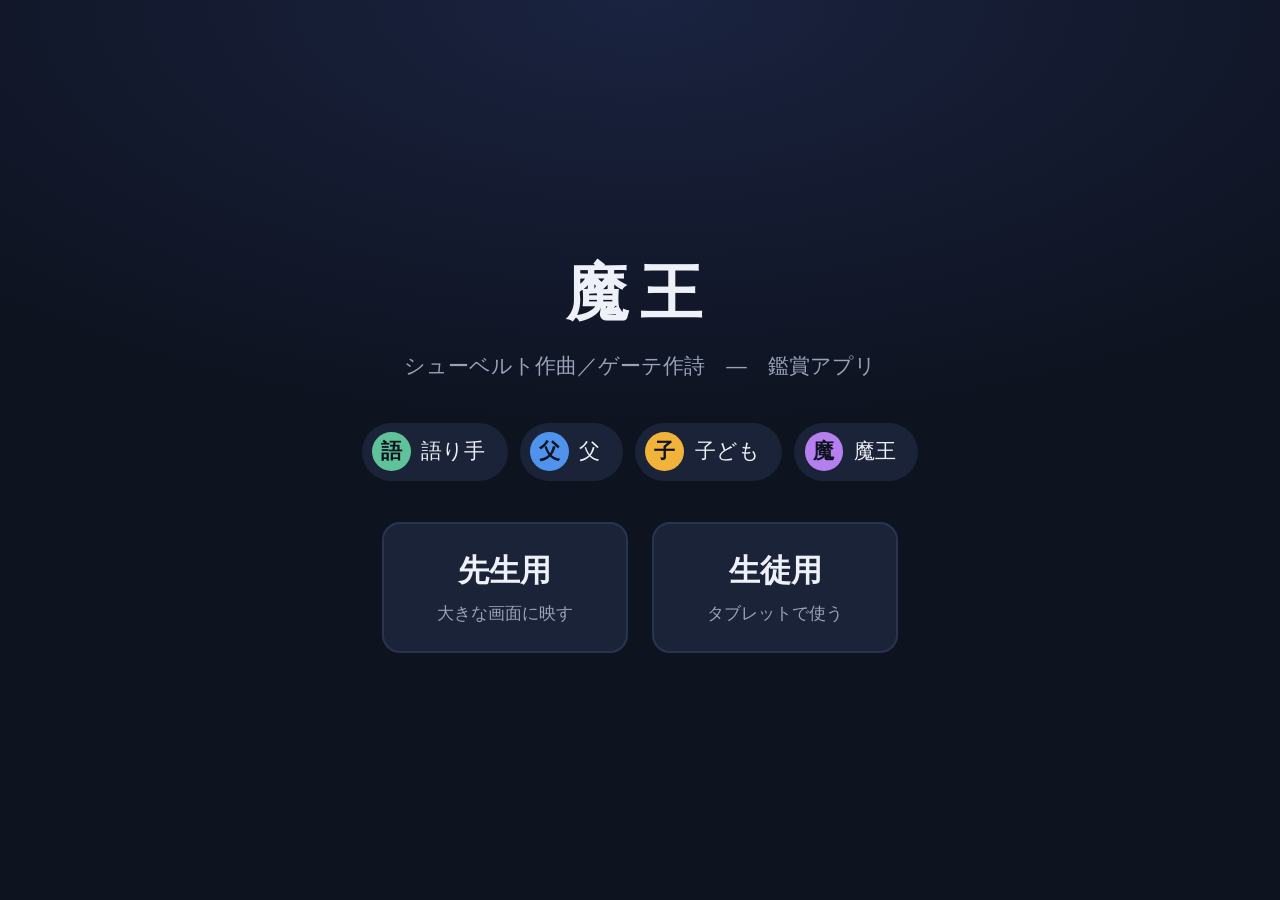
==== index.html @ 5999aece "魔王（シューベルト）鑑賞アプリ：先生用・生徒用、聴く／くらべる／クイズ - 聴く：歌っている人物と歌詞（日本語・ドイツ語）が曲に合わせて切りかわる。色の帯から場面を選んで再生 - くらべる：語り手・父" ====
<!doctype html>
<html lang="ja">
<head>
<meta charset="utf-8">
<meta name="viewport" content="width=device-width, initial-scale=1, viewport-fit=cover">
<title>魔王｜鑑賞アプリ</title>
<link rel="stylesheet" href="css/app.css">
</head>
<body>
<div class="entry">
  <h1>魔王</h1>
  <div class="sub">シューベルト作曲／ゲーテ作詩　―　鑑賞アプリ</div>
  <div class="cast">
    <div class="cast-item r-narrator"><span class="mk r-narrator">語</span>語り手</div>
    <div class="cast-item r-father"><span class="mk r-father">父</span>父</div>
    <div class="cast-item r-son"><span class="mk r-son">子</span>子ども</div>
    <div class="cast-item r-erlking"><span class="mk r-erlking">魔</span>魔王</div>
  </div>
  <div class="doors">
    <a class="door" href="teacher.html"><b>先生用</b><span>大きな画面に映す</span></a>
    <a class="door" href="student.html"><b>生徒用</b><span>タブレットで使う</span></a>
  </div>
</div>
</body>
</html>
---- css/app.css ----
/* 「魔王」鑑賞アプリ　共通スタイル */
:root {
  --bg: #0e1320;
  --bg2: #151c2e;
  --panel: #1b2338;
  --line: #2a3450;
  --text: #eef1f7;
  --muted: #98a2b8;
  --narrator: #5fc29a;
  --father: #4f93ec;
  --son: #f2b33a;
  --erlking: #b67ff0;
  --piano: #5d677c;
  --ok: #5fc29a;
  --ng: #ef6b6b;
  --r: 14px;
  --fs: clamp(14px, 1.25vw + 0.5vh, 26px);
}
* { box-sizing: border-box; }
html, body { margin: 0; height: 100%; }
body {
  height: 100dvh;
  overflow: hidden;
  background: radial-gradient(120% 80% at 50% 0%, #1a2340 0%, var(--bg) 60%) fixed, var(--bg);
  color: var(--text);
  font-family: "BIZ UDPGothic", "BIZ UDゴシック", "Hiragino Sans", "Hiragino Kaku Gothic ProN", "Noto Sans JP", "Yu Gothic UI", "Meiryo", sans-serif;
  font-size: var(--fs);
  line-height: 1.5;
  -webkit-tap-highlight-color: transparent;
  user-select: none;
  -webkit-user-select: none;
}
button { font: inherit; color: inherit; cursor: pointer; }
.app { height: 100%; display: grid; grid-template-rows: auto 1fr; }

/* ---------- 上の帯 ---------- */
.top {
  display: flex; align-items: center; gap: 1em;
  padding: 0.5em 1.1em;
  border-bottom: 1px solid var(--line);
  background: rgba(14, 19, 32, 0.6);
}
.brand { display: flex; align-items: baseline; gap: 0.6em; white-space: nowrap; }
.brand b { font-size: 1.35em; letter-spacing: 0.1em; }
.brand small { color: var(--muted); font-size: 0.7em; }
.brand .who-tag { font-size: 0.65em; padding: 0.1em 0.6em; border: 1px solid var(--line); border-radius: 99px; color: var(--muted); }
.tabs { display: flex; gap: 0.35em; margin: 0 auto; background: var(--bg2); padding: 0.25em; border-radius: 99px; }
.tab {
  border: 0; background: none; padding: 0.35em 1.2em; border-radius: 99px;
  color: var(--muted); font-weight: 700; white-space: nowrap;
}
.tab.on { background: var(--text); color: var(--bg); }
.tools { display: flex; gap: 0.4em; }
.btn {
  border: 1px solid var(--line); background: var(--panel);
  padding: 0.45em 1em; border-radius: 10px; font-weight: 700; white-space: nowrap;
}
.btn:hover { border-color: #46557c; }
.btn:active { transform: translateY(1px); }
.btn.primary { background: var(--text); color: var(--bg); border-color: var(--text); }
.btn.icon { width: 2.4em; height: 2.4em; padding: 0; display: inline-grid; place-items: center; border-radius: 50%; }
.btn.icon.big { width: 3.2em; height: 3.2em; font-size: 1.1em; }
.btn.small { font-size: 0.8em; padding: 0.3em 0.8em; }
.btn[disabled] { opacity: 0.35; cursor: default; }
.i-pause { display: none; letter-spacing: -0.1em; }
.is-playing .play .i-play { display: none; }
.is-playing .play .i-pause { display: inline; }

main { position: relative; min-height: 0; }
.view { position: absolute; inset: 0; padding: 1em 1.4em 1.1em; display: none; min-height: 0; }
.view.on { display: grid; }

/* ---------- 人物マーク ---------- */
.mk {
  display: inline-grid; place-items: center;
  width: 1.9em; height: 1.9em; border-radius: 50%;
  font-weight: 800; color: #0e1320; background: var(--c, #888); flex: none;
}
.r-narrator { --c: var(--narrator); }
.r-father { --c: var(--father); }
.r-son { --c: var(--son); }
.r-erlking { --c: var(--erlking); }
.r-piano { --c: var(--piano); }
.mk.r-piano { color: var(--text); }
.mk.q { background: var(--line); color: var(--text); }

/* ---------- 聴く ---------- */
.v-listen { grid-template-rows: auto 1fr auto auto; gap: 0.8em; }
.cast { display: flex; justify-content: center; gap: 0.8em; }
.cast-item {
  display: flex; align-items: center; gap: 0.5em;
  padding: 0.35em 1em 0.35em 0.4em; border-radius: 99px;
  background: var(--panel); border: 2px solid transparent;
  opacity: 0.45; transition: opacity .25s, border-color .25s, transform .25s;
}
.cast-item.on { opacity: 1; border-color: var(--c); transform: scale(1.08); box-shadow: 0 0 1.4em -0.3em var(--c); }
.hide-names .cast-item.on { opacity: 0.45; border-color: transparent; transform: none; box-shadow: none; }
.stage {
  display: flex; flex-direction: column; align-items: center; justify-content: center;
  text-align: center; gap: 0.6em; min-height: 0; padding: 0 1em;
}
.who { display: flex; align-items: center; gap: 0.5em; font-size: 1.15em; font-weight: 800; color: var(--c, var(--muted)); }
.lyric { min-height: 4.6em; display: flex; flex-direction: column; justify-content: center; }
.lyric p { margin: 0; }
.lyric .ja { font-size: 2.1em; font-weight: 800; line-height: 1.35; text-wrap: balance; }
.lyric .de { font-size: 1.05em; color: var(--muted); font-style: italic; margin-top: 0.3em; }
[data-lyrics="ja"] .lyric .de, [data-lyrics="de"] .lyric .ja, [data-lyrics="none"] .lyric { display: none; }
[data-lyrics="de"] .lyric .de { font-size: 1.8em; color: var(--text); font-style: normal; }
.note { min-height: 1.5em; color: var(--muted); max-width: 46em; }
.transport { display: flex; align-items: center; justify-content: center; gap: 0.8em; position: relative; }
.transport .time { position: absolute; left: 0; color: var(--muted); font-variant-numeric: tabular-nums; }
.transport .seglabel { position: absolute; right: 0; color: var(--muted); }

/* 帯 */
.tl { position: relative; padding-top: 1.5em; }
.tl-bar { position: relative; height: 2.4em; border-radius: 10px; overflow: hidden; background: var(--bg2); }
.tl-seg {
  position: absolute; top: 0; bottom: 0; border: 0; padding: 0;
  background: var(--c); opacity: 0.55; border-right: 2px solid var(--bg);
}
.tl-seg.r-piano { opacity: 0.35; }
.tl-seg.on { opacity: 1; }
.tl-seg:hover { opacity: 0.9; }
.hide-names .tl-seg { background: #3a4462; }
.hide-names .tl-seg.on { background: #8090b8; }
.tl-head { position: absolute; top: -2px; bottom: -2px; width: 3px; margin-left: -1.5px; background: #fff; box-shadow: 0 0 6px #000; pointer-events: none; z-index: 2; }
.tl-marks { position: absolute; top: 0; left: 0; right: 0; height: 1.5em; }
.tl-cry { position: absolute; transform: translateX(-10%); color: var(--son); font-weight: 800; font-size: 0.95em; }
.hide-names .tl-cry { visibility: hidden; }
.legend { display: flex; gap: 1em; justify-content: center; color: var(--muted); font-size: 0.8em; }
.legend i { display: inline-block; width: 0.9em; height: 0.9em; border-radius: 3px; background: var(--c); margin-right: 0.3em; vertical-align: -0.1em; }

/* ---------- くらべる ---------- */
.v-compare { grid-template-rows: auto 1fr auto; gap: 0.8em; }
.hint-line { text-align: center; color: var(--muted); margin: 0; }
.cards { display: grid; grid-template-columns: repeat(5, 1fr); gap: 0.8em; min-height: 0; }
.card {
  background: var(--panel); border-radius: var(--r); border: 2px solid var(--line);
  padding: 0.9em; display: flex; flex-direction: column; gap: 0.6em; min-height: 0; overflow: hidden;
  border-top: 0.45em solid var(--c);
}
.card.playing { border-color: var(--c); box-shadow: 0 0 1.6em -0.4em var(--c); }
.card h3 { margin: 0; display: flex; align-items: center; gap: 0.5em; font-size: 1.2em; }
.card .play-clip { align-self: stretch; }
.card ul { margin: 0; padding-left: 1.1em; font-size: 0.9em; display: flex; flex-direction: column; gap: 0.45em; }
.card .hidden-pts { flex: 1; display: grid; place-items: center; color: var(--muted); border: 2px dashed var(--line); border-radius: 10px; text-align: center; padding: 0.6em; }
.cry-row { display: flex; align-items: center; justify-content: center; gap: 0.8em; flex-wrap: wrap; }
.cry-row .lbl { color: var(--son); font-weight: 800; }
.cry-dot { display: inline-grid; place-items: center; width: 2.2em; height: 2.2em; border-radius: 50%; border: 2px solid var(--son); color: var(--son); font-weight: 800; }
.cry-dot.on { background: var(--son); color: var(--bg); }

/* ---------- クイズ ---------- */
.v-quiz { grid-template-rows: auto 1fr auto; gap: 0.8em; }
.q-head { display: flex; align-items: center; justify-content: center; gap: 1em; color: var(--muted); }
.q-head .progress { display: flex; gap: 0.3em; }
.q-head .progress i { width: 0.8em; height: 0.8em; border-radius: 50%; background: var(--line); display: inline-block; }
.q-head .progress i.done { background: var(--muted); }
.q-head .progress i.ok { background: var(--ok); }
.q-head .progress i.ng { background: var(--ng); }
.q-head .progress i.now { outline: 2px solid var(--text); outline-offset: 2px; }
.q-body { display: flex; flex-direction: column; align-items: center; justify-content: center; gap: 1em; min-height: 0; text-align: center; }
.q-ask { font-size: 1.6em; font-weight: 800; }
.q-choices { display: grid; grid-template-columns: repeat(4, minmax(0, 1fr)); gap: 0.8em; width: min(100%, 60em); }
.choice {
  border: 3px solid var(--line); background: var(--panel); border-radius: var(--r);
  padding: 0.9em 0.5em; display: flex; flex-direction: column; align-items: center; gap: 0.4em;
  font-size: 1.15em; font-weight: 800; transition: border-color .2s, opacity .2s, transform .2s;
}
.choice .mk { width: 2.4em; height: 2.4em; font-size: 1.1em; }
.choice.correct { border-color: var(--ok); box-shadow: 0 0 1.6em -0.3em var(--ok); transform: scale(1.04); }
.choice.wrong { border-color: var(--ng); }
.choice.dim { opacity: 0.35; }
.q-answer { min-height: 4.2em; display: flex; flex-direction: column; align-items: center; gap: 0.2em; }
.q-answer .res { font-size: 1.3em; font-weight: 800; }
.q-answer .res.ok { color: var(--ok); }
.q-answer .res.ng { color: var(--ng); }
.q-answer .why { color: var(--muted); }
.q-answer .ly { font-weight: 700; }
.q-foot { display: flex; justify-content: center; gap: 0.8em; }
.q-score { font-size: 3em; font-weight: 800; }

/* ---------- 重ねて出す画面（設定など） ---------- */
.sheet-bg { position: fixed; inset: 0; background: rgba(5, 8, 15, 0.7); display: none; place-items: center; z-index: 50; }
.sheet-bg.on { display: grid; }
.sheet {
  width: min(96vw, 66em); max-height: 94dvh; overflow: auto;
  background: var(--bg2); border: 1px solid var(--line); border-radius: 18px; padding: 1.2em 1.4em;
  display: flex; flex-direction: column; gap: 0.9em; font-size: 0.9em;
}
.sheet h2 { margin: 0; font-size: 1.25em; display: flex; align-items: center; justify-content: space-between; }
.sheet .row { display: flex; align-items: center; gap: 0.8em; flex-wrap: wrap; }
.sheet .row > .k { min-width: 8em; color: var(--muted); }
.seg-pick { display: flex; gap: 0.3em; background: var(--panel); padding: 0.25em; border-radius: 10px; }
.seg-pick button { border: 0; background: none; padding: 0.3em 0.9em; border-radius: 8px; color: var(--muted); font-weight: 700; }
.seg-pick button.on { background: var(--text); color: var(--bg); }
.sheet .small { color: var(--muted); font-size: 0.85em; }
.sheet a { color: #9cc3ff; }
.keys { display: grid; grid-template-columns: auto 1fr; gap: 0.2em 1em; color: var(--muted); }
.keys kbd { background: var(--panel); border: 1px solid var(--line); border-radius: 6px; padding: 0 0.5em; color: var(--text); font-family: inherit; }

/* 時間合わせ */
.sync-grid { display: grid; grid-template-columns: repeat(auto-fill, minmax(14.5em, 1fr)); gap: 0.35em 0.6em; font-size: 0.85em; }
.sync-item { display: flex; align-items: center; gap: 0.4em; background: var(--panel); border-radius: 8px; padding: 0.25em 0.4em; border: 2px solid transparent; }
.sync-item.on { border-color: var(--text); }
.sync-item .lb { flex: 1; font-weight: 700; white-space: nowrap; overflow: hidden; text-overflow: ellipsis; }
.sync-item .tm { font-variant-numeric: tabular-nums; color: var(--muted); min-width: 3.6em; text-align: right; }
.sync-item .mk { width: 1.5em; height: 1.5em; font-size: 0.8em; }
.sync-item button { border: 1px solid var(--line); background: var(--bg2); border-radius: 6px; padding: 0 0.4em; font-size: 0.85em; }
.tap-box { display: flex; align-items: center; gap: 1em; background: var(--panel); border-radius: 12px; padding: 0.7em 1em; }
.tap-box .now { flex: 1; }
.tap-big { font-size: 1.15em; padding: 0.7em 1.4em; }

/* クレジット（下のすみ） */
.credit-btn { border: 0; background: none; color: var(--muted); font-size: 0.75em; text-decoration: underline; }

/* ---------- 入口 ---------- */
.entry { height: 100%; display: flex; flex-direction: column; align-items: center; justify-content: center; gap: 2em; padding: 1.5em; text-align: center; }
.entry h1 { margin: 0; font-size: 3em; letter-spacing: 0.2em; }
.entry .sub { color: var(--muted); margin-top: -1.4em; }
.entry .cast { gap: 0.6em; flex-wrap: wrap; }
.entry .cast-item { opacity: 1; }
.doors { display: flex; gap: 1.2em; flex-wrap: wrap; justify-content: center; }
.door {
  display: flex; flex-direction: column; gap: 0.3em; align-items: center;
  text-decoration: none; color: var(--text); background: var(--panel); border: 2px solid var(--line);
  border-radius: 18px; padding: 1.2em 2.4em; min-width: 12em;
}
.door:hover { border-color: var(--text); }
.door b { font-size: 1.5em; }
.door span { color: var(--muted); font-size: 0.85em; }

/* ---------- 先生用：大きく ---------- */
body.teacher { --fs: clamp(15px, 1.35vw + 0.6vh, 30px); }
body.teacher .lyric .ja { font-size: 2.5em; }

/* ---------- 生徒用 ---------- */
.v-compare.student { grid-template-rows: 1fr auto; }
.s-compare { display: grid; grid-template-columns: minmax(10em, 15em) 1fr; gap: 1em; min-height: 0; }
.s-list { display: flex; flex-direction: column; gap: 0.5em; }
.s-list button {
  display: flex; align-items: center; gap: 0.6em; text-align: left;
  background: var(--panel); border: 2px solid var(--line); border-radius: 12px; padding: 0.5em 0.7em; font-weight: 800;
}
.s-list button.on { border-color: var(--c); box-shadow: 0 0 1.2em -0.4em var(--c); }
.s-list button .done { margin-left: auto; color: var(--ok); font-size: 0.8em; }
.s-detail { background: var(--panel); border-radius: var(--r); border-top: 0.45em solid var(--c); padding: 1em 1.2em; display: flex; flex-direction: column; gap: 0.8em; min-height: 0; overflow: hidden; }
.s-detail h3 { margin: 0; display: flex; align-items: center; gap: 0.6em; font-size: 1.3em; }
.s-detail .q { color: var(--muted); }
.chips { display: flex; flex-wrap: wrap; gap: 0.45em; }
.chip { border: 2px solid var(--line); background: var(--bg2); border-radius: 99px; padding: 0.3em 0.95em; font-weight: 700; }
.chip.on { background: var(--c); border-color: var(--c); color: var(--bg); }
.s-detail ul { margin: 0; padding-left: 1.2em; display: flex; flex-direction: column; gap: 0.35em; }
.s-detail .ans { background: var(--bg2); border-radius: 10px; padding: 0.7em 1em; }
.s-detail .acts { display: flex; gap: 0.6em; flex-wrap: wrap; }

/* ---------- 画面が小さいとき ---------- */
@media (max-width: 900px) {
  :root { --fs: 15px; }
  body.teacher { --fs: 15px; }
  .brand small { display: none; }
  .cards { grid-template-columns: repeat(5, minmax(0, 1fr)); gap: 0.4em; font-size: 0.85em; }
  .q-choices { grid-template-columns: repeat(2, 1fr); }
}
@media (max-width: 640px) {
  body { overflow: auto; height: auto; min-height: 100dvh; }
  .app { min-height: 100dvh; height: auto; }
  .top { flex-wrap: wrap; }
  .tabs { order: 3; width: 100%; justify-content: center; }
  main { min-height: calc(100dvh - 7em); }
  .view { position: relative; inset: auto; min-height: calc(100dvh - 7em); }
  .cards { grid-template-columns: 1fr; }
  .s-compare { grid-template-columns: 1fr; }
  .s-list { flex-direction: row; flex-wrap: wrap; }
  .lyric .ja, body.teacher .lyric .ja { font-size: 1.6em; }
  .cast { flex-wrap: wrap; gap: 0.4em; }
}
@media (max-height: 560px) and (min-width: 641px) {
  :root, body.teacher { --fs: 13px; }
  .lyric .ja, body.teacher .lyric .ja { font-size: 1.8em; }
}

/* 聴くモードの時だけ出すボタン */
body:not([data-mode="listen"]) .listen-only { display: none; }
.pane-pick { align-self: flex-start; }
.sheet .body { display: flex; flex-direction: column; gap: 0.9em; }
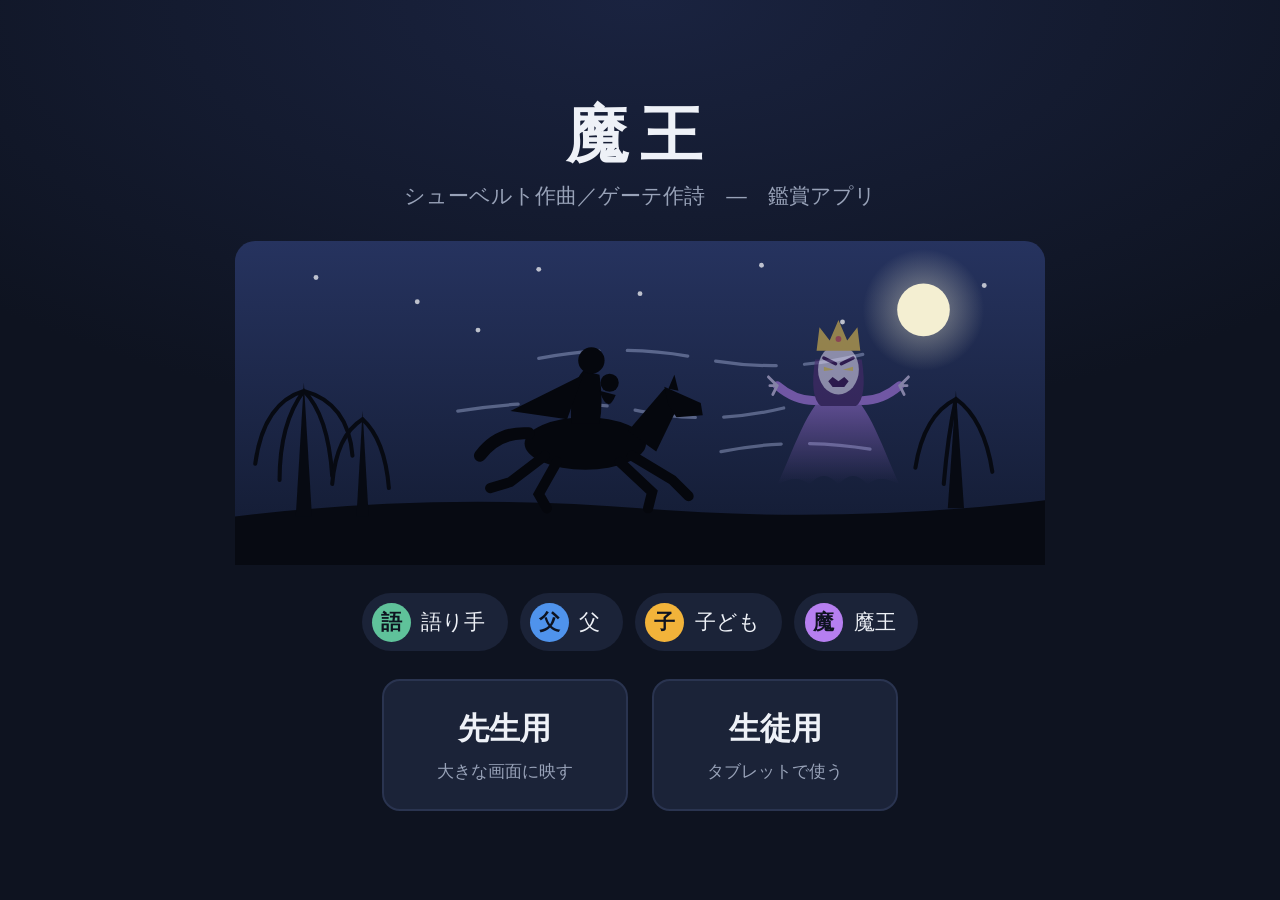
==== commit 43351d7a: "イラストとピアノの弾き方の図を追加 - 人物のイラスト（聴く・くらべる・ガイド）、3回目の魔王はこわい顔に - ピアノの弾き方の図：三連符の連打、左手のかけ上がり、魔王①②の伴奏、最後に止まるところ。" ====
--- a/index.html
+++ b/index.html
@@ -10,6 +10,7 @@
 <div class="entry">
   <h1>魔王</h1>
   <div class="sub">シューベルト作曲／ゲーテ作詩　―　鑑賞アプリ</div>
+  <div class="entry-scene" id="scene"></div>
   <div class="cast">
     <div class="cast-item r-narrator"><span class="mk r-narrator">語</span>語り手</div>
     <div class="cast-item r-father"><span class="mk r-father">父</span>父</div>
@@ -21,5 +22,7 @@
     <a class="door" href="student.html"><b>生徒用</b><span>タブレットで使う</span></a>
   </div>
 </div>
+<script src="js/art.js"></script>
+<script>document.getElementById('scene').innerHTML = ERLArt.scene();</script>
 </body>
 </html>
--- a/css/app.css
+++ b/css/app.css
@@ -283,3 +283,119 @@
 body:not([data-mode="listen"]) .listen-only { display: none; }
 .pane-pick { align-self: flex-start; }
 .sheet .body { display: flex; flex-direction: column; gap: 0.9em; }
+
+/* ---------- ガイド ---------- */
+.v-guide { grid-template-columns: minmax(11em, 15em) 1fr; gap: 1.2em; }
+.g-list { list-style: none; margin: 0; padding: 0; display: flex; flex-direction: column; gap: 0.35em; min-height: 0; }
+.g-list button {
+  width: 100%; display: flex; align-items: center; gap: 0.6em; text-align: left;
+  background: none; border: 2px solid transparent; border-radius: 10px; padding: 0.35em 0.6em; color: var(--muted); font-weight: 700;
+}
+.g-list .n { display: inline-grid; place-items: center; width: 1.7em; height: 1.7em; border-radius: 50%; background: var(--panel); color: var(--text); flex: none; font-size: 0.9em; }
+.g-list li.on button { border-color: var(--line); background: var(--panel); color: var(--text); }
+.g-list li.on .n { background: var(--text); color: var(--bg); }
+.g-list li.memo .t::after { content: ' ✎'; color: var(--ok); }
+.g-card {
+  background: var(--panel); border-radius: 18px; padding: 1em 1.4em; min-height: 0; overflow: hidden;
+  display: flex; flex-direction: column; gap: 0.75em;
+}
+.g-head { display: flex; align-items: baseline; gap: 0.8em; flex-wrap: wrap; }
+.g-num { color: var(--son); font-weight: 800; white-space: nowrap; }
+.g-head h2 { margin: 0; font-size: 1.45em; }
+.tag { display: inline-block; font-size: 0.75em; font-weight: 800; color: var(--muted); letter-spacing: 0.05em; margin-bottom: 0.2em; }
+.g-ask p { margin: 0; font-size: 1.25em; font-weight: 700; line-height: 1.5; }
+.g-clips { display: flex; flex-wrap: wrap; gap: 0.5em; }
+.g-clip {
+  display: inline-flex; align-items: center; gap: 0.5em; border: 2px solid var(--c, var(--line)); background: var(--bg2);
+  border-radius: 99px; padding: 0.4em 1.1em 0.4em 0.5em; font-weight: 800;
+}
+.g-clip .ic { display: inline-grid; place-items: center; width: 1.8em; height: 1.8em; border-radius: 50%; background: var(--c, var(--text)); color: var(--bg); font-size: 0.8em; }
+.g-clip small { color: var(--muted); font-weight: 400; }
+.g-clip.on { background: var(--c, var(--text)); color: var(--bg); }
+.g-clip.on .ic { background: var(--bg); color: var(--c, var(--text)); }
+.g-clip.on small { color: var(--bg); }
+.g-memo textarea {
+  width: 100%; font: inherit; font-size: 0.95em; color: var(--text); background: var(--bg2);
+  border: 2px solid var(--line); border-radius: 10px; padding: 0.4em 0.7em; resize: none; user-select: text; -webkit-user-select: text;
+}
+.g-memo textarea:focus { outline: none; border-color: var(--muted); }
+.g-find { flex: 0 0 auto; min-height: 0; display: flex; flex-direction: column; gap: 0.5em; align-items: flex-start; }
+.g-find ul { margin: 0; padding: 0; list-style: none; display: flex; flex-direction: column; gap: 0.45em; }
+.g-find li { background: var(--bg2); border-left: 0.3em solid var(--ok); border-radius: 6px; padding: 0.35em 0.8em; animation: pop .3s ease; }
+.g-find .tag { display: none; }
+.g-find.open .tag { display: inline-block; margin: 0; }
+@keyframes pop { from { opacity: 0; transform: translateY(6px); } to { opacity: 1; transform: none; } }
+.g-nav { display: flex; align-items: center; gap: 1em; }
+.g-pos { color: var(--muted); }
+.g-reveal { margin-left: auto; }
+.g-nav .g-prev { order: -1; }
+body.teacher .g-ask p { font-size: 1.4em; }
+@media (max-width: 900px) {
+  .v-guide { grid-template-columns: 1fr; grid-template-rows: auto 1fr; }
+  .g-list { flex-direction: row; flex-wrap: wrap; }
+  .g-list .t { display: none; }
+  .g-list button { padding: 0.2em; }
+}
+.g-find li { font-size: 0.92em; }
+@media (max-height: 760px) and (min-width: 641px) {
+  .g-card { font-size: 0.88em; gap: 0.6em; padding: 0.8em 1.2em; }
+  .g-memo textarea { padding: 0.25em 0.6em; }
+}
+
+/* ---------- イラスト・ピアノの図 ---------- */
+.art { display: block; width: 100%; height: 100%; }
+.art text { font-family: inherit; }
+.art .n { opacity: .45; }
+.art .n.rh { fill: var(--son); }
+.art .n.lh { fill: var(--father); }
+body.is-playing .art .n { animation: note 1.67s linear infinite; animation-delay: var(--d); opacity: .3; }
+@keyframes note { 0%, 9% { opacity: 1; } 22%, 100% { opacity: .3; } }
+.art-scene .ghost { animation: ghost 5s ease-in-out infinite; }
+.art-scene .wind path { stroke-dasharray: 30 14; animation: wind 3s linear infinite; }
+@keyframes ghost { 50% { transform: translate(258px, 28px) scale(.72); } }
+@keyframes wind { to { stroke-dashoffset: -88; } }
+@media (prefers-reduced-motion: reduce) { .art * { animation: none !important; } }
+
+/* 聴く */
+.art-slot { flex: 1 1 0; min-height: 0; max-height: 13em; width: 100%; display: flex; justify-content: center; }
+.stage > .who, .stage > .lyric, .stage > .note { flex: none; }
+.art-slot.is-char .art { width: auto; aspect-ratio: 100 / 120; }
+.art-slot.is-roll .art { width: auto; aspect-ratio: 400 / 160; max-width: 100%; }
+.art-slot.is-char .art { animation: popin .35s ease; }
+@keyframes popin { from { transform: scale(.85); opacity: 0; } }
+
+/* ガイド */
+.g-fig { flex: 1 1 0; min-height: 3em; display: flex; justify-content: center; align-items: center; }
+.g-fig > .art { max-width: 40em; }
+.art-pair { display: flex; gap: 1em; height: 100%; width: 100%; justify-content: center; }
+.art-pair > .art { flex: 1 1 0; min-width: 0; max-width: 26em; }
+.art-pair.wide > .art { flex: 3 1 0; max-width: 36em; }
+.art-side { flex: 0 1 8em; display: flex; flex-direction: column; align-items: center; justify-content: center; min-width: 0; min-height: 0; }
+.art-side .art { flex: 1 1 0; min-height: 0; }
+.art-cap { font-size: 0.75em; color: var(--muted); text-align: center; line-height: 1.4; }
+
+/* くらべる */
+.card-art { flex: 1 1 0; min-height: 3em; display: flex; justify-content: center; }
+.card-art .art { max-width: 9em; }
+.card.r-piano .card-art .art { max-width: 100%; }
+.s-detail { position: relative; }
+.s-art { position: absolute; right: 1em; bottom: 4.2em; width: 28%; max-width: 13em; height: 45%; opacity: .95; pointer-events: none; }
+.s-detail.r-piano .s-art { width: 50%; max-width: 22em; height: 35%; }
+
+/* 入口 */
+.entry-scene { height: min(36vh, 16em); aspect-ratio: 400 / 160; max-width: 92vw; }
+.entry { gap: 1.4em; }
+@media (max-width: 1400px) { .brand small { display: none; } .tab { padding: 0.35em 0.95em; } }
+
+.g-main { flex: 1 1 0; min-height: 0; display: flex; gap: 1.2em; }
+.g-main .g-fig { flex: 1 1 0; min-width: 0; min-height: 0; }
+.g-main .g-find { flex: 0 0 0; overflow: hidden; }
+.g-main .g-find.open { flex: 1.8 1 0; }
+.g-main .g-find li { font-size: 0.84em; padding: 0.3em 0.7em; line-height: 1.45; }
+.g-main .g-find ul { gap: 0.35em; }
+@media (max-width: 900px) {
+  .g-main { flex-direction: column; }
+  .g-main .g-fig { flex: 1 1 0; }
+  .g-main .g-find, .g-main .g-find.open { flex: none; }
+}
+@media (max-height: 800px) { body.teacher .g-ask p { font-size: 1.22em; } }
